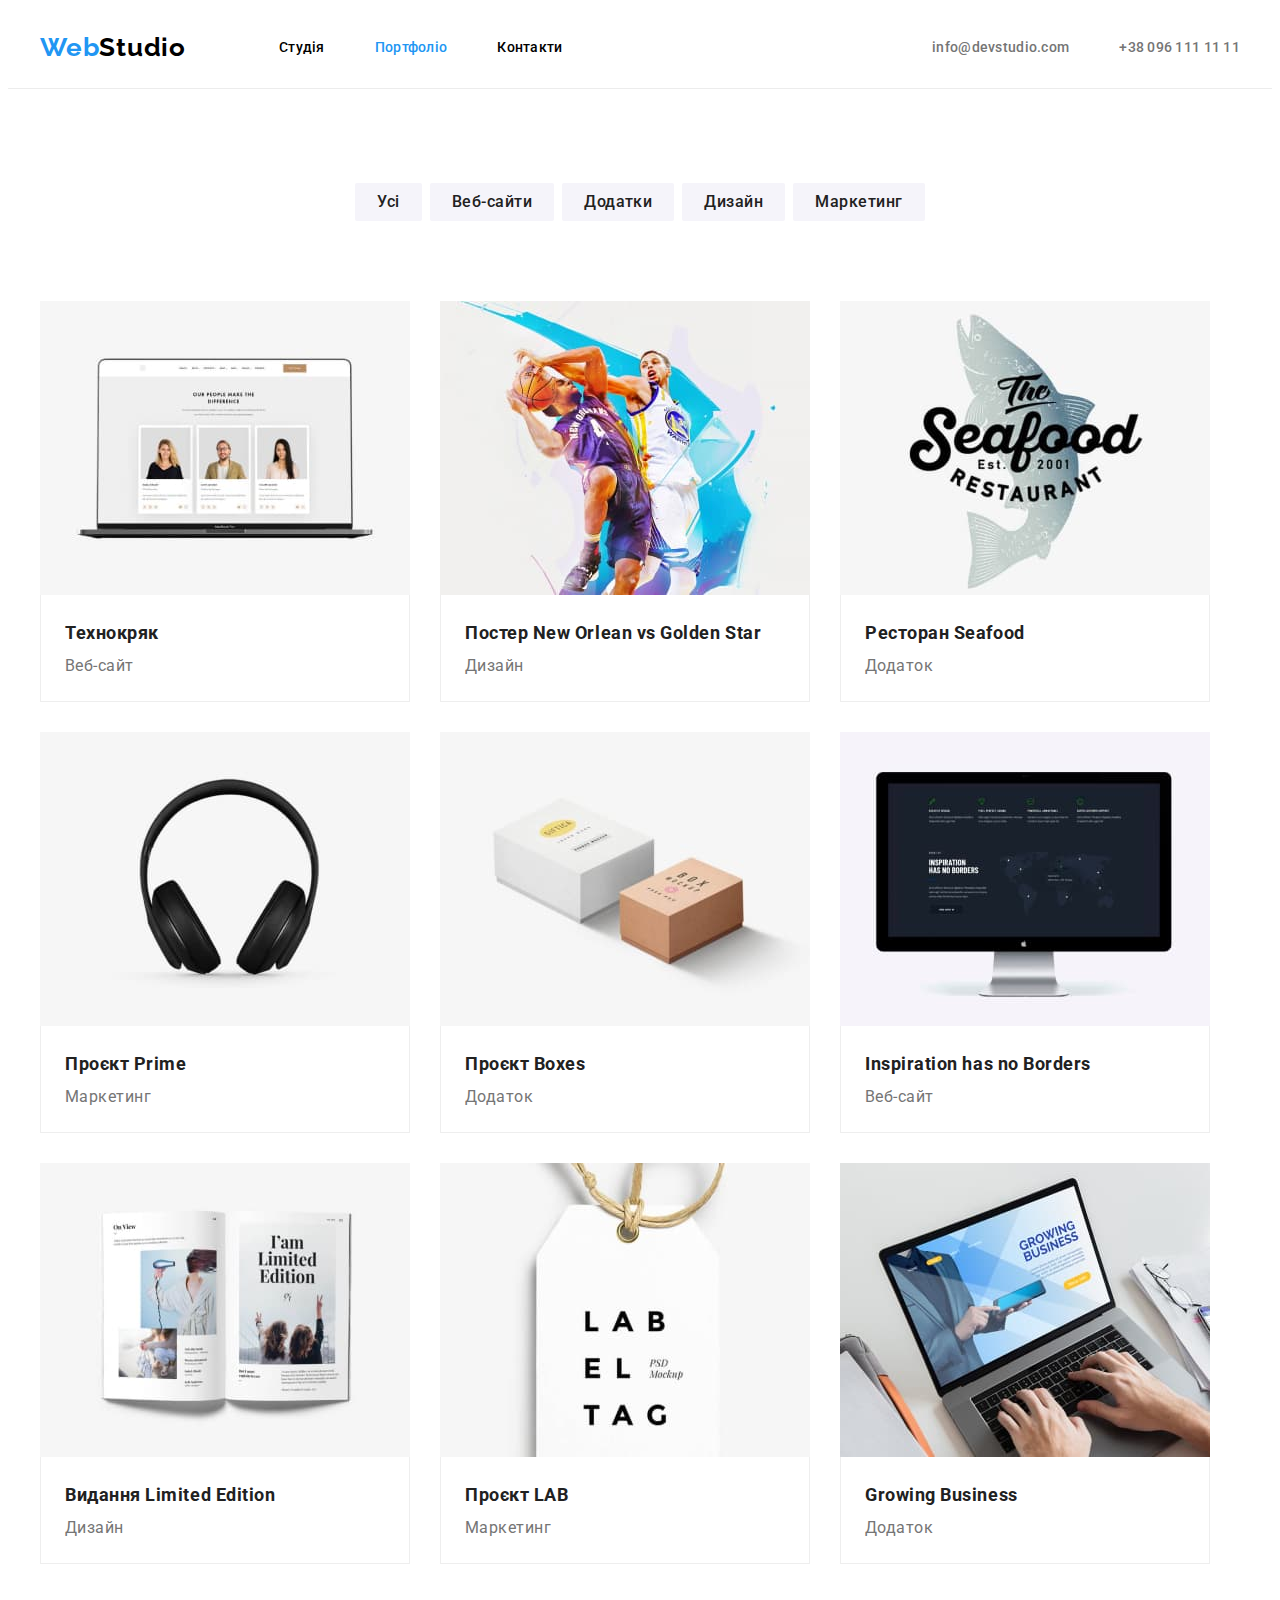
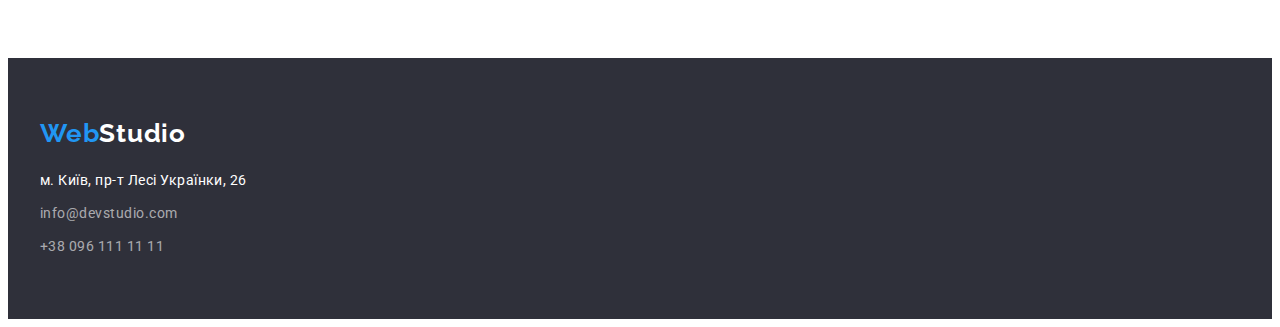
==== portfolio.html @ c191a5fa "Initial commit" ====
<!DOCTYPE html>
<html lang="en">
<head>
    <meta charset="UTF-8">
    <meta http-equiv="X-UA-Compatible" content="IE=edge">
    <meta name="viewport" content="width=device-width, initial-scale=1.0">
    <title>Portfolio</title>
    <link rel="preconnect" href="https://fonts.googleapis.com">
    <link rel="preconnect" href="https://fonts.gstatic.com" crossorigin>
    <link href="https://fonts.googleapis.com/css2?family=Raleway:wght@700&family=Roboto:wght@400;500;700&display=swap" rel="stylesheet">
    <link rel="stylesheet" href="https://cdnjs.cloudflare.com/ajax/libs/modern-normalize/1.1.0/modern-normalize.min.css" integrity="sha512-wpPYUAdjBVSE4KJnH1VR1HeZfpl1ub8YT/NKx4PuQ5NmX2tKuGu6U/JRp5y+Y8XG2tV+wKQpNHVUX03MfMFn9Q==" crossorigin="anonymous" referrerpolicy="no-referrer" >
    <link rel="stylesheet" href="./css/styles.css">
</head>
<body>
    <!--Шапка сторінки-->
    
    <header class="header border">
      <div class="container header">
        <nav class="nav-header">
          <a class="logo header" href=""><span class="accent">Web</span>Studio</a>
          <ul class="list site-nav">
            <li class="item"><a href="./index.html" class="link">Студія</a></li>
            <li class="item"><a href="./portfolio.html" class="link current" >Портфоліо</a></li>
            <li class="item"><a href="" class="link" >Контакти</a></li>
          </ul>
        </nav>
        <ul class="list connect-nav " >
          <li class="item"><a href="" class="link">info@devstudio.com</a></li>
          <li class="item"><a href="" class="link">+38 096 111 11 11</a></li>
        </ul>
      </div>
    </header>
    
      <!--Унікальний контент сторінки-->
      <main>
        <section class="section">
          <div class="container">
             <h1 class="visually-hidden">Портфоліо</h1>
              <ul class="list portfolio">
                <li class="item-btn"><button type="button" class="btn">Усі</button></li>
                <li class="item-btn"><button type="button" class="btn">Веб-сайти</button></li>
                <li class="item-btn"><button type="button" class="btn">Додатки</button></li>
                <li class="item-btn"><button type="button" class="btn">Дизайн</button></li>
                <li class="item-btn"><button type="button" class="btn">Маркетинг</button></li>
              </ul>
            <ul class="gallery">
                <li class="element">
                    <img src="./images/technokriak.jpg" alt="Дві жінки та один чоловік посміхаються">
                  <div class="flex-border">
                    <h2 class="gallery-title">Технокряк</h2>
                    <p class="gallery-desc">Веб-сайт</p>
                  </div>
                </li>
                <li class="element">
                    <img src="./images/poster.jpg" alt="Два чоловіка з мячем грають в баскетбол">
                  <div class="flex-border">
                    <h2 class="gallery-title">Постер New Orlean vs Golden Star</h2>
                    <p class="gallery-desc">Дизайн</p>
                  </div>
                </li>
                <li class="element" >
                    <img src="./images/restaurant.jpg" alt="">
                  <div class="flex-border">
                    <h2 class="gallery-title">Ресторан Seafood</h2>
                    <p class="gallery-desc">Додаток</p>
                  </div>
                </li>
                <li class="element">
                    <img src="./images/prime.jpg" alt="чорні навушники">
                  <div class="flex-border">
                    <h2 class="gallery-title">Проєкт Prime</h2>
                    <p class="gallery-desc">Маркетинг</p>
                  </div>
                </li>
                <li class="element">
                    <img src="./images/boxes.jpg" alt="Дві коробки біла велика та коричнева поменше">
                  <div class="flex-border">
                    <h2 class="gallery-title">Проєкт Boxes</h2>
                    <p class="gallery-desc">Додаток</p>
                  </div>
                </li>
                <li class="element" >
                    <img src="./images/inspiration.jpg" alt="Чорний окремий монітор з білими надписами">
                  <div class="flex-border">
                    <h2 class="gallery-title">Inspiration has no Borders</h2>
                    <p class="gallery-desc">Веб-сайт</p>
                   </div>
                </li>
                <li class="element">
                    <img src="./images/journal.jpg" alt="Відкритий журнал з картинками">
                  <div class="flex-border">
                    <h2 class="gallery-title">Видання Limited Edition</h2>
                    <p class="gallery-desc">Дизайн</p>
                  </div>
                </li>
                <li class="element">
                    <img src="./images/lab.jpg" alt="Біла підвіска на волокнистому шнурку" >
                  <div class="flex-border">
                    <h2 class="gallery-title">Проєкт LAB</h2>
                    <p class="gallery-desc">Маркетинг</p>
                  </div>
                </li>
                <li class="element" >
                    <img src="./images/growing.jpg" alt="Кисті рук людини на клавіатурі ноутбука">
                  <div class="flex-border">
                    <h2 class="gallery-title">Growing Business</h2>
                    <p class="gallery-desc">Додаток</p>
                  </div>
                </li>
            </ul>
          </div>
        </section>



      </main>
      <!--Підвал сторінки-->
    <footer class="footer">
      <div class="container">
        <a class="logo" href=""><span class="accent">Web</span>Studio</a>
        <!-- <a href="">WebStudio</a> -->
  
        <address>
        <div class="contacts">
         <ul class="address">
          <li><a  class="mapa" href="https://goo.gl/maps/CPtrU1FHBa2aNyZL9" target="_blank" rel="noopener noreferrer nofollow">м. Київ, пр-т Лесі Українки, 26</a></li>
          <li class="links"><a class="link" href="mailto:info@devstudio.com">info@devstudio.com</a></li>
          <li class="links"><a class="link" href="tel:+380961111111">+38 096 111 11 11</a></li>
         </ul>
         </div>
        </address>
      </div>
    </footer>
</body>
</html>
---- css/styles.css ----
/* Стилі для index.html */

/*Основний колір #757575 */
/*Другорядний колір #212121*/
/*Білий #ffffff*/
/*Акцент #2196F3*/
/*Основний колір фону #F5F5F5*/
/* body {
color: #757575 ;
background-color:#F5F5F5 ;
} */

:root{
    --primary-text-color:#757575;
    --title-text-color:#212121;
    --accent-color: #2196F3;
    --primary-white-color:#ffffff;
    --primary-black-color:#000000;
    --hero-background-color:#2F303A;
    --accent-background-color:#2196F3;
    --background-our-team: #F5F4FA;    

} 

body{
    background: #FFFFFF;
    font-family: 'Roboto', sans-serif;
}

/* Утилиты */
 
.list{
    padding: 0;
    margin: 0;
    list-style: none;
    
    display: flex; 
}

/*logo*/
.logo{
    color: var(--primary-black-color);
    text-decoration: none;
    font-family: 'Raleway', sans-serif ;
    letter-spacing: 0.03em;
    font-weight: 700;
    font-size: 26px;
    line-height: 1.2;  
}

.logo.header{
    padding-top: 24px;    
}

.border{
    border-bottom: 1px solid #ECECEC;
}

.accent{
    color: var(--accent-color) ;
}


/*Site nav*/
.nav-header{
    display: flex;
    
}

.site-nav{
    display: flex;
    margin-left: 93px;
} 


.site-nav .item +.item,
.connect-nav .item +.item{
    margin-left: 50px;
}

.site-nav .link{
    color: var(--primary-black-color);
    font-family: 'Roboto', sans-serif;
    text-decoration: none;
    letter-spacing: 0.02em;
    font-weight: 500;
    font-size: 14px;
    line-height: 1.14;

    padding-top: 32px;
    padding-bottom: 32px;
}

.site-nav .link:hover,
.site-nav .link:focus{
    color: var(--accent-color); 
}

.site-nav .link.current{
    color: var(--accent-color);
}

/* Connect-nav */
.connect-nav{
    display: flex;
    margin-left: auto;
}

.connect-nav .link{
    color: var(--primary-text-color);  
    font-family: 'Roboto', sans-serif;
    text-decoration: none;
    letter-spacing: 0.02em;
    font-weight: 500;
    font-size: 14px;
    line-height: 1.14;
      
    padding-top: 32px;
    padding-bottom: 32px;

}
.connect-nav .link:hover,
.connect-nav .link:focus{
    color: var(--accent-color);
}



/*Hero*/
.hero{
    color: var(--primary-white-color);
    background-color: var(--hero-background-color) ;

    text-align: center;
    margin-bottom: 0;
}

h1 {
    color: var(--primary-white-color);  
    letter-spacing: 0.06em;
    font-weight: 900;
    font-size: 44px;
    line-height: 1.36;
    
    text-transform: uppercase;
    
    width: 696px;

    margin: auto;
    
}

.button{
    font-family: 'Roboto', sans-serif;
    color: var(--primary-white-color); 
    background-color: var(--accent-background-color); 
    border-style: none;
    border-radius: 4px;
    letter-spacing: 0.06em;
    font-weight: 700;
    font-size: 16px;
    line-height: 1.87;
    display: flex;
    align-items: center;
    
    display: inline-block;
    padding: 10px 32px;
    min-width: 216px;
    
} 

/*Section*/

 .visually-hidden {
    
    position: absolute;
      white-space: nowrap;
      width: 1px;
      height: 1px;
      overflow: hidden;
      border: 0;
      padding: 0;
      clip: rect(0 0 0 0);
      clip-path: inset(50%);
      margin: -1px;

      margin-top:0;    
  } 

  .title{
    font-size: 14px;
    line-height: 1.14;
    letter-spacing: 0.03em;
    text-transform: uppercase;

    margin: 0 0 10px 0;
    
  }

  .text{
    font-size: 14px;
    line-height: 1.71;

    margin-top: 0;
    margin-bottom: 0;
    width: 270px;
  }

  .section{
    letter-spacing: 0.03em;
    padding-bottom: 94px;
    padding-top: 94px; 
  }

  .heading{
    padding-bottom: 0;
  }

  .section-title{
    margin: 0 ;

    font-size: 36px;
    line-height: 1.16;
    text-align: center;
    letter-spacing: 0.03em;

    margin-bottom: 50px;

  }
 
.features{
    display: flex;   
  }

.style{
    margin-right: 30px;  
 }

  .style:nth-child(4n){
 margin-right: 0;
  }

.features .title{
    color: var(--title-text-color);   
}

.features .text{
    color: var(--primary-text-color);  
}

.img-work,
.img-photo{
    margin-right: 30px;
}

.img-work:last-child,
.img-photo:last-child{
    margin-right: 0;
}

.img-photo{
    border-radius: 0px 0px 4px 4px;
    box-shadow: 0px 1px 3px rgba(0, 0, 0, 0.12), 0px 1px 1px rgba(0, 0, 0, 0.14), 0px 2px 1px rgba(0, 0, 0, 0.2);
}



/* Наша команда */

.team{
    background-color: var(--background-our-team);
    letter-spacing: 0.03em;
}

.section-team{
    color: var(--title-text-color);
    font-weight: 500;
    font-size: 16px;
    line-height: 1.18;
    text-align: center;
    letter-spacing: 0.03em;

    margin: 0 0 0 0;
    padding-bottom: 10px;
    
    
}

.section-post{
    color: var(--primary-text-color);
    font-size: 16px;
    line-height: 1.18;
    text-align: center;
    letter-spacing: 0.03em;
    
    margin: 0 0 0 0;
    /* padding-bottom: 30px; */

}

.content{
    padding-top: 30px;
    padding-bottom: 30px;
}


/*Footer*/

.footer{
    color: var(--primary-white-color);
    background-color: var(--hero-background-color);
    letter-spacing: 0.03em;

    padding: 60px 0;
}

.footer .logo{
    color: var(--primary-white-color);

    display: inline-block;
    padding-top: 0;

} 


.address .mapa{
    color: var(--primary-white-color);
    text-decoration: none;
    font-style: normal;
    font-size: 14px;
    line-height: 1.71;

   
}

.address .link{
    color: rgba(255, 255, 255, 0.6);
    font-style: normal;
    text-decoration: none;
    font-size: 14px;
    line-height: 1.71;
}

.address .links{
    margin-top: 9px;
}

.address{
    padding: 0;
    margin: 0;
    list-style: none;
}

.contacts{
    padding-top: 20px;
}

/* Стилі для портфоліо */

.portfolio .btn{
    font-family: 'Roboto', sans-serif;
    list-style: none;
    color: var(--title-text-color);
    background-color: var(--background-our-team);
    border-style: none;
    border-radius: 2px;
    font-weight: 500;
    font-size: 16px;
    line-height: 1.62;
    text-align: center;
    letter-spacing: 0.03em;

    padding: 6px 22px;

}

.item-btn:not(:last-child){
    margin-right: 8px;
}


.portfolio .btn:hover,
.portfolio .btn:focus{
    color: var(--primary-white-color);
    background-color: var(--accent-background-color);     
} 
.portfolio{
    justify-content: center;
}

.gallery{
    display: flex;
    flex-wrap: wrap;
    margin: 50px 0 0;
    padding: 0;
    
    list-style: none;
}

.element{
    width: calc(100%-60px) / 3;
    
}

.flex-border{

 border-right: 1px solid #EEEEEE;
 border-bottom: 1px solid #EEEEEE;
 border-left: 1px solid #EEEEEE;
 padding: 20px 24px;
}

.element{
    margin-right: 30px;
    margin-bottom: 30px;

 }

.element:nth-child(3n){
    margin-right: 0;

} 

.element:nth-child(-n+3){
    margin-top: 30px;
}

.element:nth-last-child(-n+3){
    margin-bottom: 0;
} 

.gallery-title{
    color: var(--title-text-color);
    font-size: 18px;
    line-height: 2;
    letter-spacing: 0.03em;
}

.gallery-desc{
    color: var(--primary-text-color);
    font-size: 16px;
    line-height: 1.87;
    letter-spacing: 0.03em;
}

/* Блокова модель */
.container{
    margin-left: auto;
    margin-right: auto;
    width: 1200px;
    
    padding-left: 15px;
    padding-right: 15px;
    
}

.container.header{
    display: flex;
    align-items: center;
       
}


.link{
    display: inline-block;

    font-family: 'Roboto', sans-serif;

}

element.style{
    text-align: center;
}

.h1,
h2,
h3,
h4,
p {
	margin: 0;
}


img {
    display: block;
    max-width: 100%;
    height: auto;

}
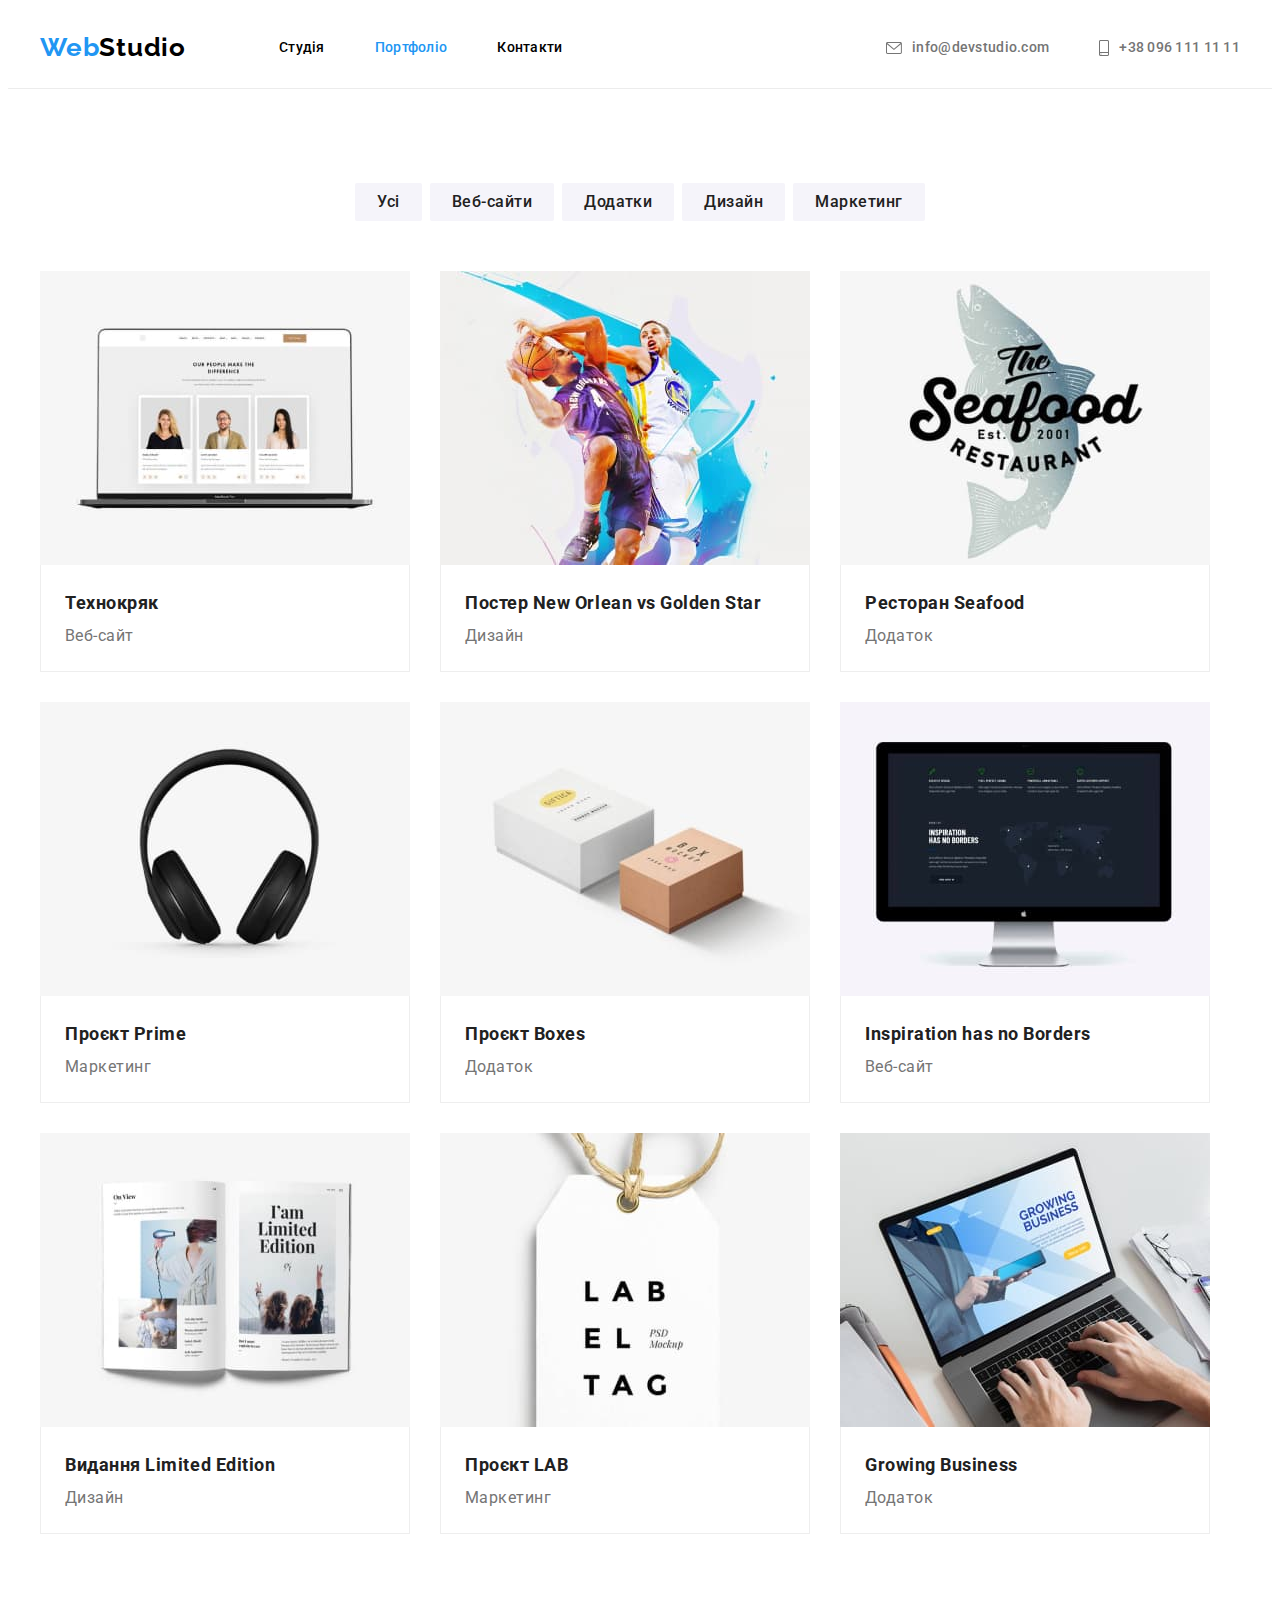
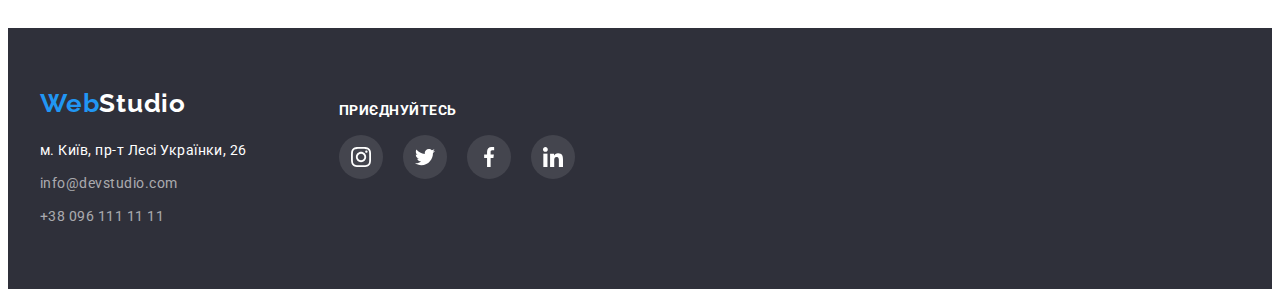
==== commit b01b1bf4: "Додає четверту ДЗ" ====
--- a/portfolio.html
+++ b/portfolio.html
@@ -25,8 +25,20 @@
           </ul>
         </nav>
         <ul class="list connect-nav " >
-          <li class="item"><a href="" class="link">info@devstudio.com</a></li>
-          <li class="item"><a href="" class="link">+38 096 111 11 11</a></li>
+          <li class="item envelope-item">
+            <svg class="envelope"
+                width="16" height="12">
+                <use href="./images/icons.svg#icon-envelope"></use>
+            </svg>
+            <a href="" class="link">info@devstudio.com</a>
+          </li>
+          <li class="item icon-smartphone">
+            <svg class="smartphone"
+                 width="10" height="16">
+                  <use href="./images/icons.svg#icon-smartphone"></use>
+            </svg> 
+            <a href="" class="link">+38 096 111 11 11</a>
+          </li>
         </ul>
       </div>
     </header>
@@ -116,19 +128,58 @@
       </main>
       <!--Підвал сторінки-->
     <footer class="footer">
-      <div class="container">
-        <a class="logo" href=""><span class="accent">Web</span>Studio</a>
-        <!-- <a href="">WebStudio</a> -->
-  
-        <address>
-        <div class="contacts">
-         <ul class="address">
-          <li><a  class="mapa" href="https://goo.gl/maps/CPtrU1FHBa2aNyZL9" target="_blank" rel="noopener noreferrer nofollow">м. Київ, пр-т Лесі Українки, 26</a></li>
-          <li class="links"><a class="link" href="mailto:info@devstudio.com">info@devstudio.com</a></li>
-          <li class="links"><a class="link" href="tel:+380961111111">+38 096 111 11 11</a></li>
-         </ul>
-         </div>
-        </address>
+      <div class="container footer-container">
+         <div class="footer-contacts">
+           <a class="logo" href=""><span class="accent">Web</span>Studio</a>
+            <address>
+            <div class="contacts">
+              <ul class="address">
+                 <li>
+                   <a  class="mapa" href="https://goo.gl/maps/CPtrU1FHBa2aNyZL9" target="_blank" rel="noopener noreferrer nofollow">м. Київ, пр-т Лесі Українки, 26</a>
+                 </li>
+                 <li class="links">
+                   <a class="link" href="mailto:info@devstudio.com">info@devstudio.com</a>
+                  </li>
+                 <li class="links"><a class="link" href="tel:+380961111111">+38 096 111 11 11</a>
+                </li>
+              </ul>
+           </div>
+         </address>
+       </div>
+          <!-- Socials list -->
+          <div class="social">
+            <b class="appeal">Приєднуйтесь</b>
+            <ul class="socials-list">
+              <li class="socials-item">
+                <a class="socials-link" href="#">
+                  <svg width="20" height="20">
+                    <use href="./images/icons.svg#icon-instagram"></use>
+                  </svg>
+                </a>
+              </li>
+              <li class="socials-item">
+                <a class="socials-link" href="#">
+                  <svg  width="20" height="20">
+                    <use href="./images/icons.svg#icon-twitter"></use>
+                  </svg>
+                </a>
+              </li>
+              <li class="socials-item">
+                <a class="socials-link" href="#">
+                  <svg  width="20" height="20">
+                    <use href="./images/icons.svg#icon-facebook"></use>
+                  </svg>
+                </a>
+              </li>
+              <li class="socials-item">
+                <a class="socials-link" href="#">
+                  <svg  width="20" height="20">
+                    <use href="./images/icons.svg#icon-linkedin"></use>
+                 </svg>
+                </a>
+              </li>
+            </ul>
+          </div>
       </div>
     </footer>
 </body>
--- a/css/styles.css
+++ b/css/styles.css
@@ -62,6 +62,21 @@
 
 
 /*Site nav*/
+.item{
+    align-items: center;
+    
+}
+.envelope,.smartphone{
+    margin-right: 10px; 
+    fill: #757575;
+    
+} 
+.envelope-item,
+.icon-smartphone{
+    display: flex;
+    
+}
+
 .nav-header{
     display: flex;
     
@@ -124,13 +139,17 @@
     color: var(--accent-color);
 }
 
+.envelope:hover,.smartphone:hover,
+.envelope:focus,.smartphone:focus{
+    fill: var(--accent-color);
+}
+
 
 
 /*Hero*/
 .hero{
     color: var(--primary-white-color);
-    background-color: var(--hero-background-color) ;
-
+    
     text-align: center;
     margin-bottom: 0;
 }
@@ -147,6 +166,7 @@
     width: 696px;
 
     margin: auto;
+    padding: 200px 0;
     
 }
 
@@ -169,6 +189,19 @@
     
 } 
 
+/* Overlay */
+.overlay{
+    height: 600px;
+    max-width: 1600px;
+    margin-left: auto;
+    margin-right: auto;
+    background-image: linear-gradient(rgba(47,48,58,0.4),rgba(47,48,58,0.4)),url(../images/header.jpg);
+    background-repeat: no-repeat;
+    background-position:center;
+    background-size:cover;
+    background-color:#C4C4C4; 
+}
+
 /*Section*/
 
  .visually-hidden {
@@ -227,6 +260,7 @@
     margin-bottom: 50px;
 
   }
+
  
 .features{
     display: flex;   
@@ -263,6 +297,19 @@
     box-shadow: 0px 1px 3px rgba(0, 0, 0, 0.12), 0px 1px 1px rgba(0, 0, 0, 0.14), 0px 2px 1px rgba(0, 0, 0, 0.2);
 }
 
+/* Векторні зображеня другої секції */
+
+.icons{
+    width: 270px;
+    height: 120px;
+    display: flex;
+    content: "";
+    background-color: #F5F4FA;
+    border-radius: 4px;
+    margin-bottom: 30px;
+    justify-content: center;
+    align-items: center;
+} 
 
 
 /* Наша команда */
@@ -300,7 +347,66 @@
 
 .content{
     padding-top: 30px;
-    padding-bottom: 30px;
+    padding-bottom: 16px;
+}
+
+.socials-team{
+
+}
+
+.socials-link-team{
+    fill:#AFB1B8;  
+    display: flex;
+    align-items: center;
+    justify-content: center;
+    width: 100%;
+    height: 100%;
+    border-radius: 50%;
+}
+
+.socials-list-team{
+    list-style: none;
+    display: flex;
+    gap: 20px;
+    padding:0 0 30px 0;
+    justify-content: center;
+    
+}
+
+/* Постійні клієнти */
+.clients-list{
+    list-style: none;
+    display: flex;
+    gap: 30px;
+    padding: 0;
+    
+    
+}
+
+.clients-item{
+    width: 170px;
+    height: 92px;
+    border:1px solid #AFB1B8 ;
+    border-radius: 4px;
+
+
+}
+
+.clients-link{
+    display: flex;
+    align-items: center;
+    justify-content: center;
+    width: 100%;
+    height: 100%; 
+    fill: #AFB1B8;  
+}
+
+.clients-item:hover, 
+.clients-link:hover,
+.clients-item:focus,
+.clients-link:focus{
+    fill:var(--accent-color) ; 
+    border:1px solid #2196F3 ;
 }
 
 
@@ -312,6 +418,7 @@
     letter-spacing: 0.03em;
 
     padding: 60px 0;
+
 }
 
 .footer .logo{
@@ -349,11 +456,69 @@
     padding: 0;
     margin: 0;
     list-style: none;
+
 }
 
 .contacts{
     padding-top: 20px;
 }
+
+/* Socials in footer*/
+
+.social{
+margin-left: 92px;
+margin-top: 12px;
+}
+
+.appeal{
+    text-transform: uppercase;
+    font-style: normal;
+    line-height: 1.2;
+    font-weight: 700;
+    font-size: 14px;
+}
+.socials-list{
+    list-style: none;
+    display: flex;
+    gap: 20px;
+    padding: 0;
+    
+   
+}
+
+.socials-item{
+    width: 44px;
+    height: 44px;
+    
+}
+
+.socials-link{
+    display: flex;
+    align-items: center;
+    justify-content: center;
+    width: 100%;
+    height: 100%;
+    background: rgba(255, 255, 255, 0.1);
+    fill: var(--primary-white-color);
+    border-radius: 50%;
+
+}
+.socials-link-team:hover,
+.socials-link-team:focus,
+.socials-link:hover,
+.socials-link:focus
+{
+    background:var(--accent-color) ;
+    fill:var(--primary-white-color) ;
+}
+
+.footer-container{
+   display: flex;
+}
+
+
+
+
 
 /* Стилі для портфоліо */
 
@@ -371,7 +536,7 @@
     letter-spacing: 0.03em;
 
     padding: 6px 22px;
-
+    
 }
 
 .item-btn:not(:last-child){
@@ -383,6 +548,8 @@
 .portfolio .btn:focus{
     color: var(--primary-white-color);
     background-color: var(--accent-background-color);     
+    box-shadow: 0 4px 4px 0 rgba(0, 0, 0, 0.25); 
+
 } 
 .portfolio{
     justify-content: center;
@@ -395,11 +562,6 @@
     padding: 0;
     
     list-style: none;
-}
-
-.element{
-    width: calc(100%-60px) / 3;
-    
 }
 
 .flex-border{
@@ -413,6 +575,7 @@
 .element{
     margin-right: 30px;
     margin-bottom: 30px;
+    width: calc(100%-60px) / 3;
 
  }
 
@@ -421,12 +584,14 @@
 
 } 
 
-.element:nth-child(-n+3){
-    margin-top: 30px;
-}
-
 .element:nth-last-child(-n+3){
     margin-bottom: 0;
+} 
+
+.element:hover,
+.element:focus{
+    box-shadow: 0 4px 4px 0 rgba(0, 0, 0, 0.25); 
+
 } 
 
 .gallery-title{
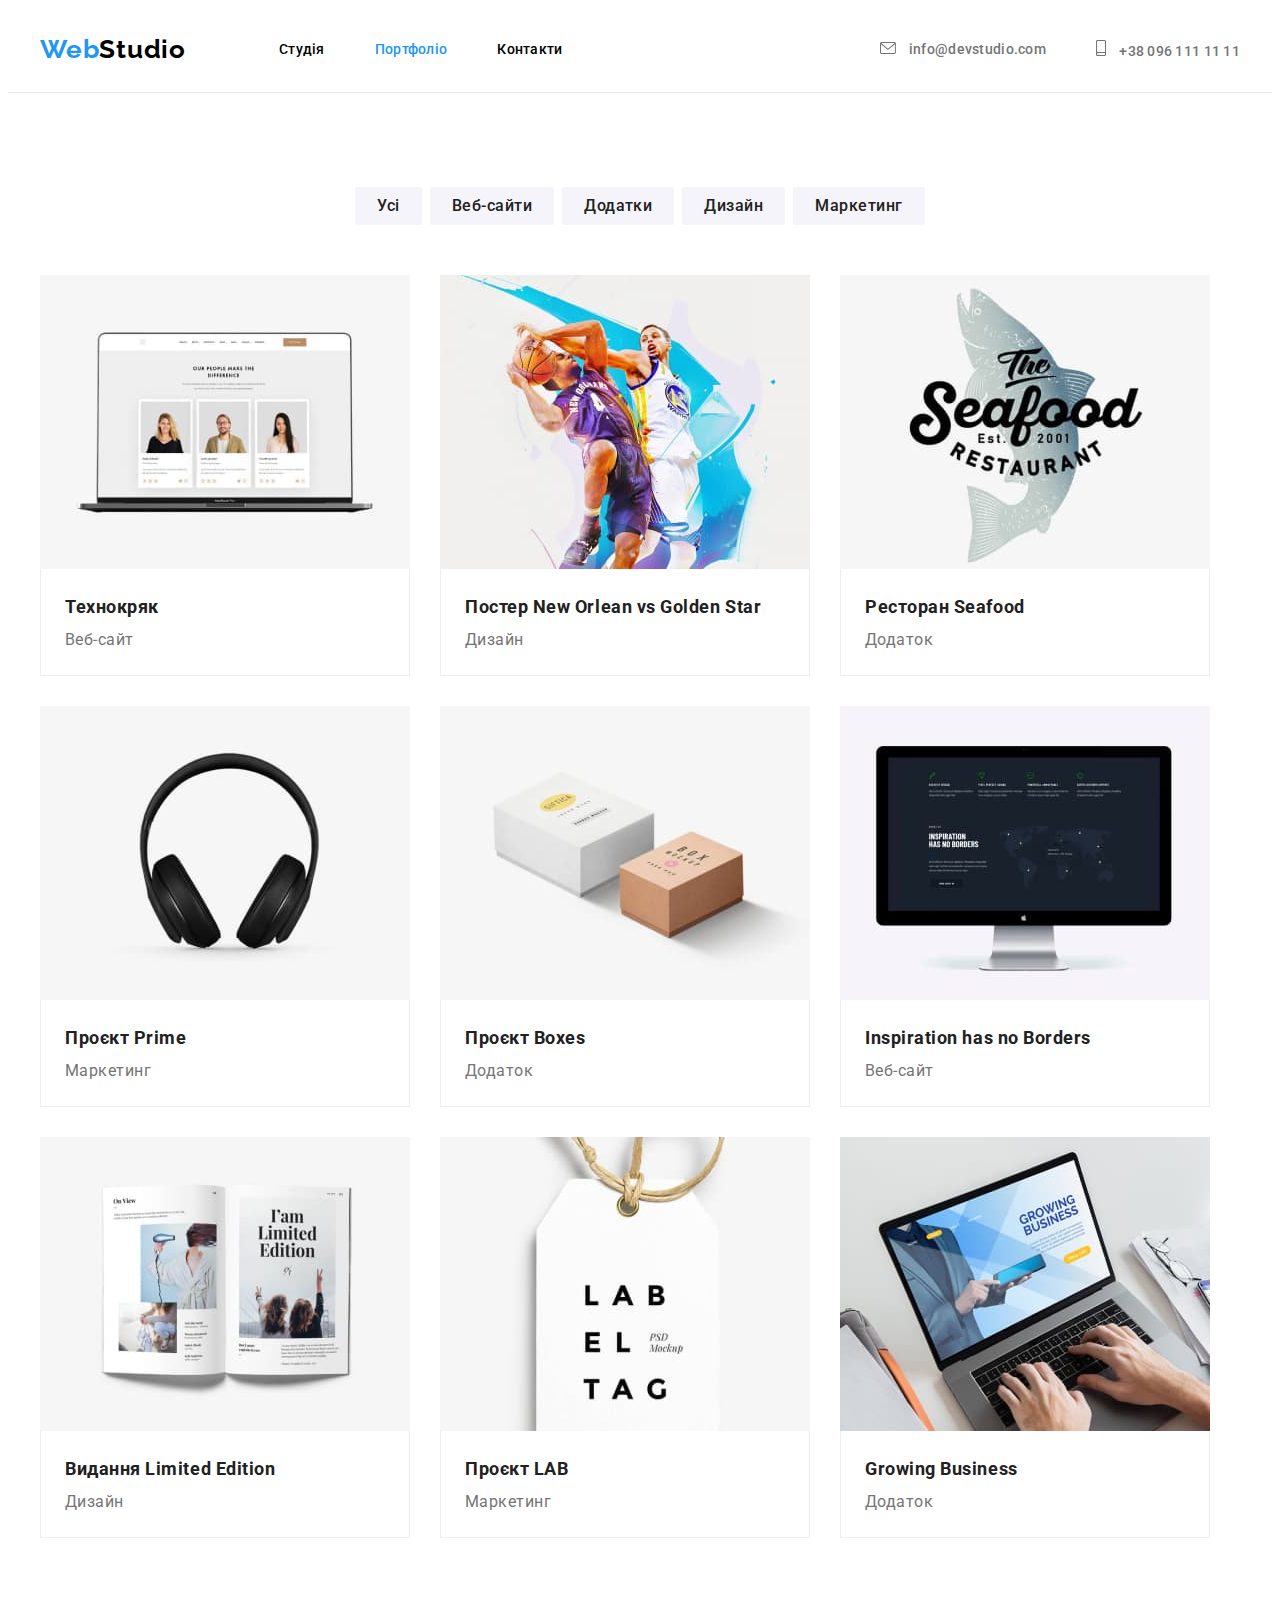
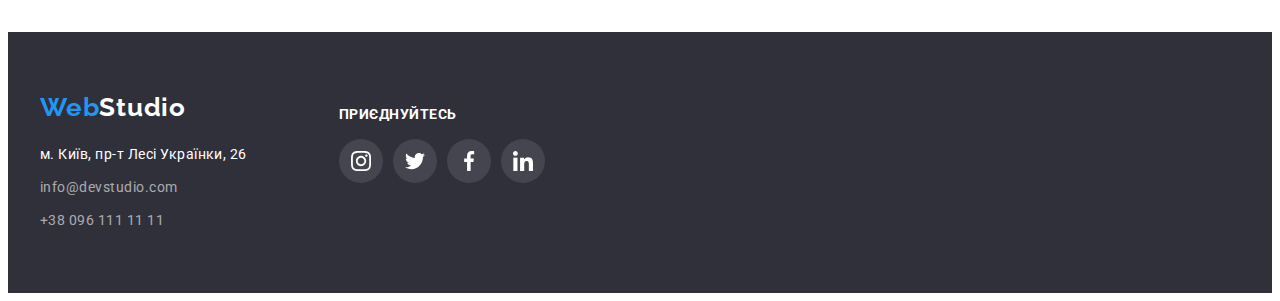
==== commit cc13a38b: "Виправляє четверту ДЗ" ====
--- a/portfolio.html
+++ b/portfolio.html
@@ -25,19 +25,21 @@
           </ul>
         </nav>
         <ul class="list connect-nav " >
-          <li class="item envelope-item">
-            <svg class="envelope"
+          <li class="item">
+            <a href="" class="link">
+              <svg class="header-contact-icon"
                 width="16" height="12">
                 <use href="./images/icons.svg#icon-envelope"></use>
             </svg>
-            <a href="" class="link">info@devstudio.com</a>
+              info@devstudio.com</a>
           </li>
-          <li class="item icon-smartphone">
-            <svg class="smartphone"
+          <li class="item">
+            <a href="" class="link">
+              <svg class="header-contact-icon"
                  width="10" height="16">
                   <use href="./images/icons.svg#icon-smartphone"></use>
             </svg> 
-            <a href="" class="link">+38 096 111 11 11</a>
+              +38 096 111 11 11</a>
           </li>
         </ul>
       </div>
--- a/css/styles.css
+++ b/css/styles.css
@@ -62,20 +62,6 @@
 
 
 /*Site nav*/
-.item{
-    align-items: center;
-    
-}
-.envelope,.smartphone{
-    margin-right: 10px; 
-    fill: #757575;
-    
-} 
-.envelope-item,
-.icon-smartphone{
-    display: flex;
-    
-}
 
 .nav-header{
     display: flex;
@@ -119,6 +105,8 @@
 .connect-nav{
     display: flex;
     margin-left: auto;
+    align-items: center;
+    justify-content: center;
 }
 
 .connect-nav .link{
@@ -134,16 +122,23 @@
     padding-bottom: 32px;
 
 }
-.connect-nav .link:hover,
-.connect-nav .link:focus{
+
+
+.link:hover,
+.link:focus
+{ 
     color: var(--accent-color);
 }
 
-.envelope:hover,.smartphone:hover,
-.envelope:focus,.smartphone:focus{
-    fill: var(--accent-color);
-}
-
+.header-contact-icon{
+    fill:var(--primary-text-color);
+    margin-right: 10px;
+}
+
+.header-contact-icon:hover,
+.header-contact-icon:focus{
+    fill: currentColor;
+}
 
 
 /*Hero*/
@@ -152,6 +147,7 @@
     
     text-align: center;
     margin-bottom: 0;
+    padding: 200px 0;
 }
 
 h1 {
@@ -166,7 +162,8 @@
     width: 696px;
 
     margin: auto;
-    padding: 200px 0;
+    margin-bottom: 30px;
+    padding: 0;
     
 }
 
@@ -295,6 +292,7 @@
 .img-photo{
     border-radius: 0px 0px 4px 4px;
     box-shadow: 0px 1px 3px rgba(0, 0, 0, 0.12), 0px 1px 1px rgba(0, 0, 0, 0.14), 0px 2px 1px rgba(0, 0, 0, 0.2);
+    background-color: var(--primary-white-color);
 }
 
 /* Векторні зображеня другої секції */
@@ -341,18 +339,15 @@
     letter-spacing: 0.03em;
     
     margin: 0 0 0 0;
-    /* padding-bottom: 30px; */
 
 }
 
 .content{
     padding-top: 30px;
     padding-bottom: 16px;
-}
-
-.socials-team{
-
-}
+    
+}
+
 
 .socials-link-team{
     fill:#AFB1B8;  
@@ -367,7 +362,7 @@
 .socials-list-team{
     list-style: none;
     display: flex;
-    gap: 20px;
+    gap: 10px;
     padding:0 0 30px 0;
     justify-content: center;
     
@@ -480,10 +475,9 @@
 .socials-list{
     list-style: none;
     display: flex;
-    gap: 20px;
+    gap: 10px;
     padding: 0;
-    
-   
+       
 }
 
 .socials-item{
